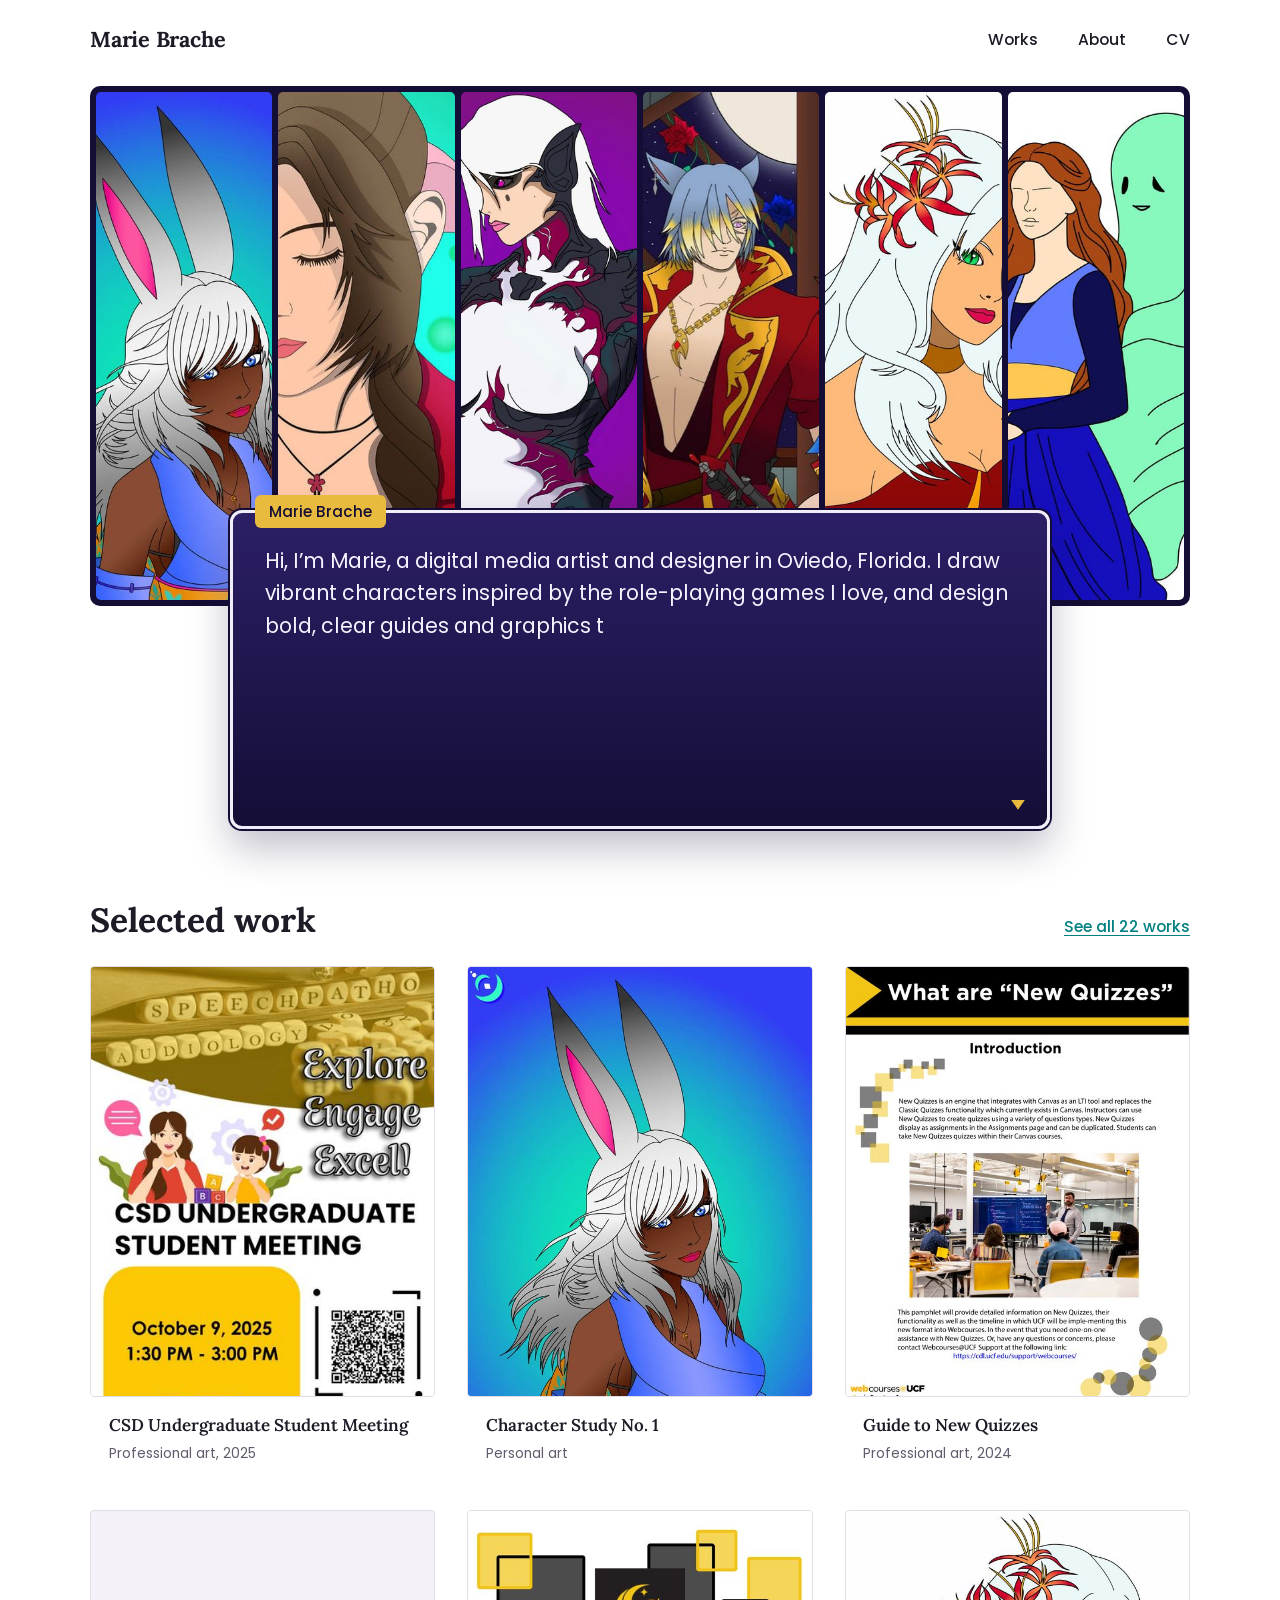
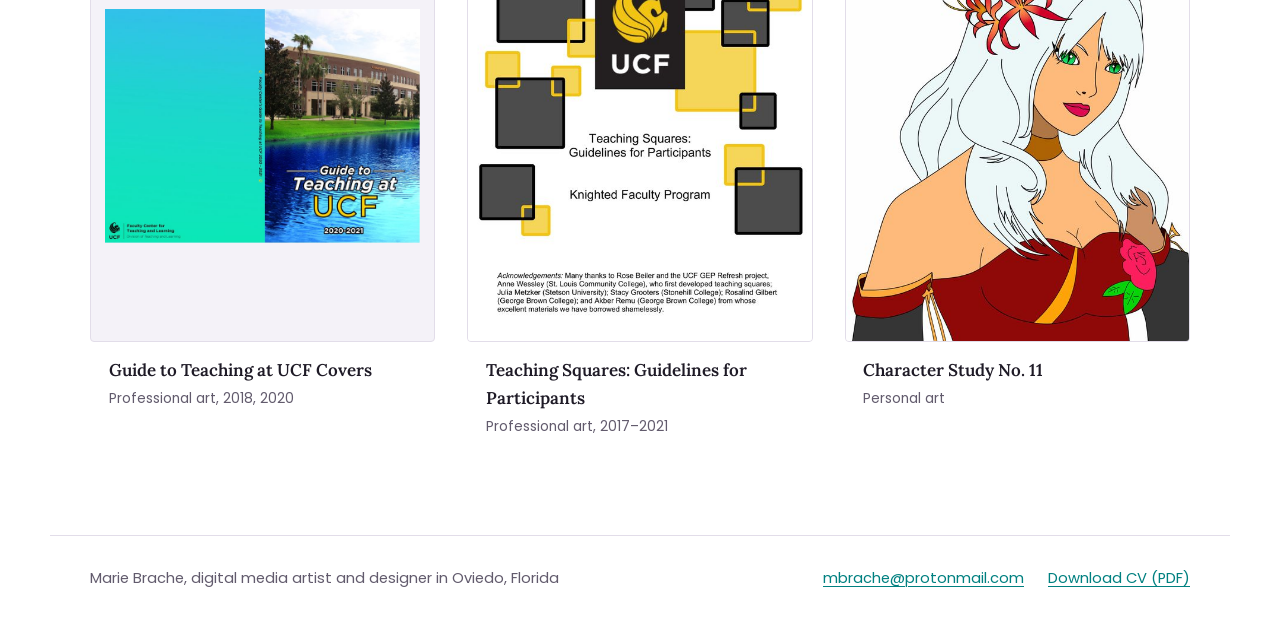
==== index.html @ 44de9c25 "Add files via upload" ====
<!doctype html>
<html lang="en">
<head>
<meta charset="utf-8">
<meta name="viewport" content="width=device-width, initial-scale=1">
<title>Marie Brache | Digital media artist and designer</title>
<meta name="description" content="Portfolio of Marie Brache, a digital media artist and designer in Oviedo, Florida: professional art and personal character illustration.">
<meta name="author" content="Marie Brache">
<link rel="icon" href="data:image/svg+xml,%3Csvg xmlns='http://www.w3.org/2000/svg' viewBox='0 0 32 32'%3E%3Crect width='32' height='32' rx='7' fill='%23008080'/%3E%3Cpath d='M11 8l13 8-13 8z' fill='%23e8bb3f'/%3E%3C/svg%3E">
<link rel="stylesheet" href="assets/css/style.css">
</head>
<body>
<a class="skip" href="#main">Skip to content</a>
<header class="site-header">
  <a class="wordmark" href="index.html">Marie Brache</a>
  <nav class="menu" aria-label="Main">
    <a class="cursor-item" href="works.html">Works</a>
    <a class="cursor-item" href="about.html">About</a>
    <a class="cursor-item" href="cv.html">CV</a>
  </nav>
</header>
<main id="main">
<section class="hero" aria-label="Introduction">
  <div class="party" aria-hidden="true"><img src="assets/img/thumbs/character-study-01.jpg" alt=""><img src="assets/img/thumbs/character-study-02.jpg" alt=""><img src="assets/img/thumbs/character-study-04.jpg" alt=""><img src="assets/img/thumbs/character-study-05.jpg" alt=""><img src="assets/img/thumbs/character-study-11.jpg" alt=""><img src="assets/img/thumbs/character-study-10.jpg" alt=""></div>
  <div class="dialogue">
    <h1 class="speaker">Marie Brache</h1>
    <p class="line">Hi, I’m Marie, a digital media artist and designer in Oviedo, Florida. I draw vibrant characters inspired by the role-playing games I love, and design bold, clear guides and graphics that make technology easier to understand.</p>
    <ul class="choices">
      <li><a class="cursor-item" href="works.html">See my work</a></li>
      <li><a class="cursor-item" href="about.html">Read my bio</a></li>
      <li><a class="cursor-item" href="cv.html">View my CV</a></li>
    </ul>
    <span class="more" aria-hidden="true"></span>
  </div>
</section>
<section class="section" aria-labelledby="sel">
  <div class="section-head">
    <h2 id="sel">Selected work</h2>
    <a href="works.html">See all <span data-total>22</span> works</a>
  </div>
  <div class="grid featured" data-featured></div>
</section>
</main>
<footer class="site-footer">
  <p>Marie Brache, digital media artist and designer in Oviedo, Florida</p>
  <nav aria-label="Contact">
    <a href="mailto:mbrache@protonmail.com">mbrache@protonmail.com</a>
    <a href="Marie_Brache_CV.pdf">Download CV (PDF)</a>
  </nav>
</footer>
<script src="assets/js/works-data.js"></script>
<script src="assets/js/site.js"></script>
</body>
</html>
---- assets/css/style.css ----
/* Marie Brache — portfolio styles */

@font-face { font-family: "Lora"; src: url(../fonts/Lora-400.woff) format("woff"); font-weight: 400; font-style: normal; font-display: swap; }
@font-face { font-family: "Lora"; src: url(../fonts/Lora-600.woff) format("woff"); font-weight: 600; font-style: normal; font-display: swap; }
@font-face { font-family: "Lora"; src: url(../fonts/Lora-700.woff) format("woff"); font-weight: 700; font-style: normal; font-display: swap; }
@font-face { font-family: "Lora"; src: url(../fonts/Lora-Italic-400.woff) format("woff"); font-weight: 400; font-style: italic; font-display: swap; }
@font-face { font-family: "Lora"; src: url(../fonts/Lora-Italic-600.woff) format("woff"); font-weight: 600; font-style: italic; font-display: swap; }
@font-face { font-family: "Poppins"; src: url(../fonts/Poppins-Regular.woff) format("woff"); font-weight: 400; font-display: swap; }
@font-face { font-family: "Poppins"; src: url(../fonts/Poppins-Medium.woff) format("woff"); font-weight: 500; font-display: swap; }

:root {
  --paper: #ffffff;
  --wash: #f4f2f8;
  --ink: #1e1a26;
  --muted: #625b6d;
  --line: #e2dde9;
  --violet: #008080;  /* teal accent, matching the CV role line */
  --teal-ink: #006666;
  --night-1: #2c1f66;
  --night-2: #140e36;
  --gold: #e8bb3f;
  --serif: "Lora", Georgia, serif;
  --sans: "Poppins", "Segoe UI", system-ui, sans-serif;
  --wrap: 1180px;
  --gutter: clamp(16px, 4vw, 40px);
}

* { box-sizing: border-box; }
html { -webkit-text-size-adjust: 100%; }
body {
  margin: 0;
  background: var(--paper);
  color: var(--ink);
  font-family: var(--serif);
  font-size: 1.0625rem;
  line-height: 1.65;
}
img { max-width: 100%; height: auto; display: block; }
a { color: var(--violet); text-underline-offset: 0.18em; text-decoration-thickness: 1px; }
a:hover { text-decoration-thickness: 2px; }
:focus-visible { outline: 3px solid var(--gold); outline-offset: 3px; border-radius: 2px; }
h1, h2, h3 { font-family: var(--serif); font-weight: 700; line-height: 1.15; margin: 0; color: var(--ink); }
p { margin: 0 0 1em; }

.wrap { max-width: var(--wrap); margin: 0 auto; padding: 0 var(--gutter); }
.skip { position: absolute; left: -9999px; top: 0; background: var(--ink); color: #fff; padding: 8px 14px; z-index: 10; }
.skip:focus { left: 8px; top: 8px; }

/* ---------- RPG menu cursor (the site's recurring mark) ---------- */
.cursor-item { position: relative; }
.cursor-item::before {
  content: "";
  position: absolute; left: -1.05em; top: 50%;
  width: 0.62em; height: 0.72em;
  transform: translateY(-50%);
  background: var(--gold);
  clip-path: polygon(0 0, 100% 50%, 0 100%);
  opacity: 0;
}
.cursor-item:hover::before,
.cursor-item:focus-visible::before,
.cursor-item[aria-current="page"]::before,
.cursor-item[aria-pressed="true"]::before { opacity: 1; }

/* ---------- header ---------- */
.site-header {
  display: flex; align-items: center; justify-content: space-between; gap: 24px;
  max-width: var(--wrap); margin: 0 auto; padding: 22px var(--gutter);
}
.wordmark {
  font-family: var(--serif); font-weight: 700; font-size: 1.35rem;
  color: var(--ink); text-decoration: none; letter-spacing: -0.01em;
}
.menu { display: flex; gap: clamp(22px, 4vw, 40px); font-family: var(--sans); font-weight: 500; font-size: 0.98rem; }
.menu a { color: var(--ink); text-decoration: none; padding: 4px 0; }
.menu a[aria-current="page"] { color: var(--teal-ink); }

/* ---------- home hero: party lineup + dialogue window ---------- */
.hero { max-width: var(--wrap); margin: 6px auto 0; padding: 0 var(--gutter); }
.party {
  display: grid; grid-template-columns: repeat(6, 1fr); gap: 6px;
  height: clamp(300px, 46vw, 520px);
  background: var(--night-2);
  padding: 6px; border-radius: 10px;
}
.party img { width: 100%; height: 100%; object-fit: cover; object-position: 50% 12%; border-radius: 5px; }
.dialogue {
  position: relative;
  width: min(820px, calc(100% - 2 * var(--gutter)));
  margin: -96px auto 0;
  padding: 26px 32px 24px;
  color: #f6f3ff;
  background: linear-gradient(180deg, var(--night-1), var(--night-2));
  border: 3px solid #f1edfb;
  border-radius: 12px;
  box-shadow: 0 0 0 2px var(--night-2), 0 18px 40px rgba(20, 14, 54, 0.28);
  font-family: var(--sans);
}
.dialogue .speaker {
  position: absolute; top: -18px; left: 22px; margin: 0; font-family: var(--sans);
  background: var(--gold); color: var(--night-2);
  font-weight: 500; font-size: 0.95rem; line-height: 1;
  padding: 9px 14px; border-radius: 6px;
}
.dialogue .line {
  font-family: var(--sans); font-weight: 400; color: #f6f3ff;
  font-size: clamp(1.05rem, 1.9vw, 1.28rem); line-height: 1.6; margin: 6px 0 18px;
}
.dialogue .line .ch { opacity: 0; }
.dialogue .line.done .ch { opacity: 1; }
.choices { list-style: none; margin: 0; padding: 0 0 0 1.4em; display: grid; gap: 6px; }
.choices a { color: #f6f3ff; text-decoration: none; font-weight: 500; display: inline-block; padding: 2px 0; }
.choices a:hover, .choices a:focus-visible { color: var(--gold); outline: none; }
.choices a:focus-visible { text-decoration: underline; }
/* like a game menu, the cursor rests on the first choice until you pick another */
.choices li:first-child .cursor-item::before { opacity: 1; }
.choices:hover li:first-child .cursor-item:not(:hover)::before,
.choices:focus-within li:first-child .cursor-item:not(:focus-visible)::before { opacity: 0; }
.dialogue .more {
  position: absolute; right: 22px; bottom: 16px;
  width: 14px; height: 10px; background: var(--gold);
  clip-path: polygon(0 0, 100% 0, 50% 100%);
  animation: nudge 1.1s ease-in-out infinite;
}
.js .choices { opacity: 0; transition: opacity .35s ease; }
.js .dialogue.ready .choices { opacity: 1; }
@keyframes nudge { 50% { transform: translateY(4px); } }

/* ---------- sections ---------- */
.section { max-width: var(--wrap); margin: 0 auto; padding: 72px var(--gutter) 0; }
.section-head { display: flex; align-items: baseline; justify-content: space-between; gap: 16px; margin-bottom: 26px; flex-wrap: wrap; }
.section-head h2 { font-size: clamp(1.6rem, 3vw, 2.1rem); }
.section-head a { font-family: var(--sans); font-weight: 500; font-size: 0.98rem; }

.page-title { max-width: var(--wrap); margin: 0 auto; padding: 40px var(--gutter) 0; }
.page-title h1 { font-size: clamp(2.3rem, 5.5vw, 3.6rem); letter-spacing: -0.015em; }
.page-title p { color: var(--muted); max-width: 62ch; margin-top: 12px; }

/* ---------- gallery ---------- */
.filters { display: flex; flex-wrap: wrap; gap: 8px 34px; padding-left: 1.1em; margin: 30px 0 30px; font-family: var(--sans); }
.filters button {
  font: inherit; font-weight: 500; font-size: 1rem; color: var(--muted);
  background: none; border: 0; padding: 4px 0; cursor: pointer;
}
.filters button[aria-pressed="true"] { color: var(--ink); }
.filters .count { color: var(--muted); font-weight: 400; }

.grid {
  display: grid; gap: 40px 28px;
  grid-template-columns: repeat(auto-fill, minmax(230px, 1fr));
}
.grid.featured { grid-template-columns: repeat(3, minmax(0, 1fr)); gap: 44px 32px; }
.card { display: block; text-decoration: none; color: inherit; }
.card .frame {
  aspect-ratio: 4 / 5; background: var(--wash); overflow: hidden;
  border: 1px solid var(--line); border-radius: 4px;
}
.card .frame img { width: 100%; height: 100%; object-fit: cover; object-position: 50% 0; transition: transform .4s ease; }
.card .frame.contain img { object-fit: contain; object-position: 50% 50%; padding: 14px; }
.card:hover .frame img { transform: scale(1.025); }
.card .cap { margin: 14px 0 0 1.1em; }
.card .title { font-weight: 600; line-height: 1.3; display: inline; }
.card:hover .title, .card:focus-visible .title { text-decoration: underline; text-decoration-thickness: 1px; text-underline-offset: 0.18em; }
.card .meta { display: block; font-family: var(--sans); font-size: 0.86rem; color: var(--muted); margin-top: 4px; }
.card:focus-visible { outline: none; }
.card:focus-visible .frame { outline: 3px solid var(--gold); outline-offset: 3px; }

/* ---------- single work ---------- */
.back { display: inline-block; font-family: var(--sans); font-weight: 500; font-size: 0.95rem; margin: 18px 0 0 1.1em; }
.work {
  display: grid; grid-template-columns: minmax(0, 1.45fr) minmax(0, 1fr);
  gap: clamp(28px, 4vw, 56px); align-items: start; margin-top: 22px;
}
.viewer .stage {
  background: var(--wash); border: 1px solid var(--line); border-radius: 6px;
  display: flex; align-items: center; justify-content: center;
  padding: clamp(12px, 2.5vw, 28px); min-height: 320px;
}
.viewer .stage img { max-height: 78vh; width: auto; box-shadow: 0 6px 22px rgba(30, 26, 38, 0.12); }
.thumbs { display: flex; flex-wrap: wrap; gap: 10px; margin-top: 14px; }
.thumbs button {
  padding: 0; border: 2px solid transparent; border-radius: 4px; background: var(--wash);
  width: 68px; height: 84px; cursor: pointer; overflow: hidden;
}
.thumbs button img { width: 100%; height: 100%; object-fit: cover; object-position: 50% 0; }
.thumbs button[aria-current="true"] { border-color: var(--violet); }
.info { position: sticky; top: 24px; }
.info .kind { font-family: var(--sans); font-size: 0.92rem; color: var(--muted); margin: 0 0 8px; }
.info h1 { font-size: clamp(1.9rem, 3.4vw, 2.6rem); letter-spacing: -0.01em; margin-bottom: 18px; }
.facts { margin: 26px 0 0; border-top: 1px solid var(--line); }
.facts div { display: grid; grid-template-columns: 7.2em 1fr; gap: 12px; padding: 11px 0; border-bottom: 1px solid var(--line); }
.facts dt { font-family: var(--sans); font-weight: 500; font-size: 0.92rem; color: var(--muted); padding-top: 2px; }
.facts dd { margin: 0; }
.pager {
  display: flex; justify-content: space-between; gap: 20px;
  margin-top: 64px; padding-top: 22px; border-top: 1px solid var(--line);
  font-family: var(--sans);
}
.pager a { text-decoration: none; color: var(--ink); max-width: 45%; }
.pager span { display: block; font-size: 0.86rem; color: var(--muted); }
.pager strong { font-family: var(--serif); font-weight: 600; font-size: 1.05rem; }
.pager a:hover strong { text-decoration: underline; }
.pager .next { text-align: right; margin-left: auto; }

/* ---------- about ---------- */
.about { display: grid; grid-template-columns: minmax(0, 300px) minmax(0, 1fr); gap: clamp(28px, 5vw, 64px); align-items: start; margin-top: 34px; }
.about .portrait img { border-radius: 8px; }
.about .bio { max-width: 64ch; font-size: 1.1rem; }
.about .bio p:first-child::first-line { font-weight: 600; }
.shortbio { margin-top: 40px; padding: 26px 28px; background: var(--wash); border-radius: 8px; max-width: 64ch; }
.shortbio h2 { font-size: 1.3rem; margin-bottom: 10px; }
.shortbio p { margin: 0; }
.contact-line { font-family: var(--sans); margin-top: 28px; }

/* ---------- CV ---------- */
.cv > * { max-width: 760px; }
.cv-actions { font-family: var(--sans); font-weight: 500; margin: 18px 0 0; }
/* section colors match the CV PDF; text stays dark so it's readable on screen */
.cv h2 {
  font-size: 1.55rem; margin: 54px 0 14px; padding-bottom: 8px;
  border-bottom: 3px solid var(--sec, var(--violet));
}
.cv h2.s-edu { --sec: #00aa00; }
.cv h2.s-pro, .cv h2.s-per { --sec: #00bfff; }
.cv h2.s-game { --sec: #00ff00; }
.cv h2.s-emp, .cv h2.s-teach, .cv h2.s-com { --sec: #ff00ff; }
.cv h2.s-skill { --sec: #800080; }
.cv-head { margin-top: 14px; }
.cv-head .role { font-family: var(--sans); font-weight: 500; color: #008080; font-size: 1.1rem; margin: 0 0 4px; }
.cv-head .contact { font-family: var(--sans); color: var(--muted); font-size: 0.95rem; margin: 0 0 16px; }
.cv-head .intro { margin: 0 0 14px; }
.cv ul.duties { margin: 8px 0 0; padding-left: 1.2em; }
.cv ul.duties li { margin-bottom: 4px; }
.cv .strip { display: flex; flex-wrap: wrap; gap: 7px; margin: 14px 0 0 1.4em; }
.cv .strip a { display: block; width: 58px; height: 74px; border: 1px solid var(--line); border-radius: 3px; overflow: hidden; background: var(--wash); }
.cv .strip img { width: 100%; height: 100%; object-fit: cover; object-position: 50% 0; }
.cv .strip a:focus-visible { outline: 3px solid var(--gold); outline-offset: 2px; }
.cv .yr { font-family: var(--sans); font-weight: 500; font-size: 0.98rem; margin: 20px 0 4px; }
.cv .entry { margin: 0 0 10px 1.4em; }
.cv .entry .org { color: var(--muted); }
.cv .entry em { font-style: italic; font-weight: 600; }
.cv .job p { margin: 8px 0 0; }
.cv dl.skills { display: grid; grid-template-columns: 12em 1fr; gap: 8px 18px; margin: 0 0 0 1.4em; }
.cv dl.skills dt { font-family: var(--sans); font-weight: 500; font-size: 0.98rem; }
.cv dl.skills dd { margin: 0; }

/* ---------- footer ---------- */
.site-footer {
  max-width: var(--wrap); margin: 96px auto 0; padding: 30px var(--gutter) 44px;
  border-top: 1px solid var(--line);
  display: flex; flex-wrap: wrap; justify-content: space-between; gap: 12px 30px;
  font-family: var(--sans); font-size: 0.92rem; color: var(--muted);
}
.site-footer p { margin: 0; }
.site-footer nav { display: flex; gap: 24px; flex-wrap: wrap; }

/* ---------- responsive ---------- */
@media (max-width: 900px) {
  .party { grid-template-columns: repeat(4, 1fr); }
  .party img:nth-child(n+5) { display: none; }
  .work { grid-template-columns: 1fr; }
  .info { position: static; }
  .about { grid-template-columns: 1fr; }
  .about .portrait { max-width: 260px; }
}
@media (max-width: 560px) {
  body { font-size: 1rem; }
  .site-header { padding-top: 16px; padding-bottom: 16px; }
  .wordmark { font-size: 1.15rem; }
  .menu { gap: 22px; font-size: 0.95rem; }
  .grid.featured { grid-template-columns: repeat(2, minmax(0, 1fr)); gap: 30px 16px; }
  .party { grid-template-columns: repeat(3, 1fr); height: 300px; }
  .party img:nth-child(n+4) { display: none; }
  .dialogue { width: 100%; margin-top: -54px; padding: 26px 20px 22px; }
  .grid { grid-template-columns: repeat(2, minmax(0, 1fr)); gap: 30px 16px; }
  .card .cap { margin-left: 0; }
  .card .title { font-size: 0.98rem; }
  .facts div { grid-template-columns: 6em 1fr; }
  .cv dl.skills { grid-template-columns: 1fr; gap: 2px; }
  .cv dl.skills dd { margin-bottom: 10px; }
  .pager a { max-width: 48%; }
}
@media (prefers-reduced-motion: reduce) {
  .dialogue .more { animation: none; }
  .card .frame img { transition: none; }
  .js .choices { transition: none; }
}
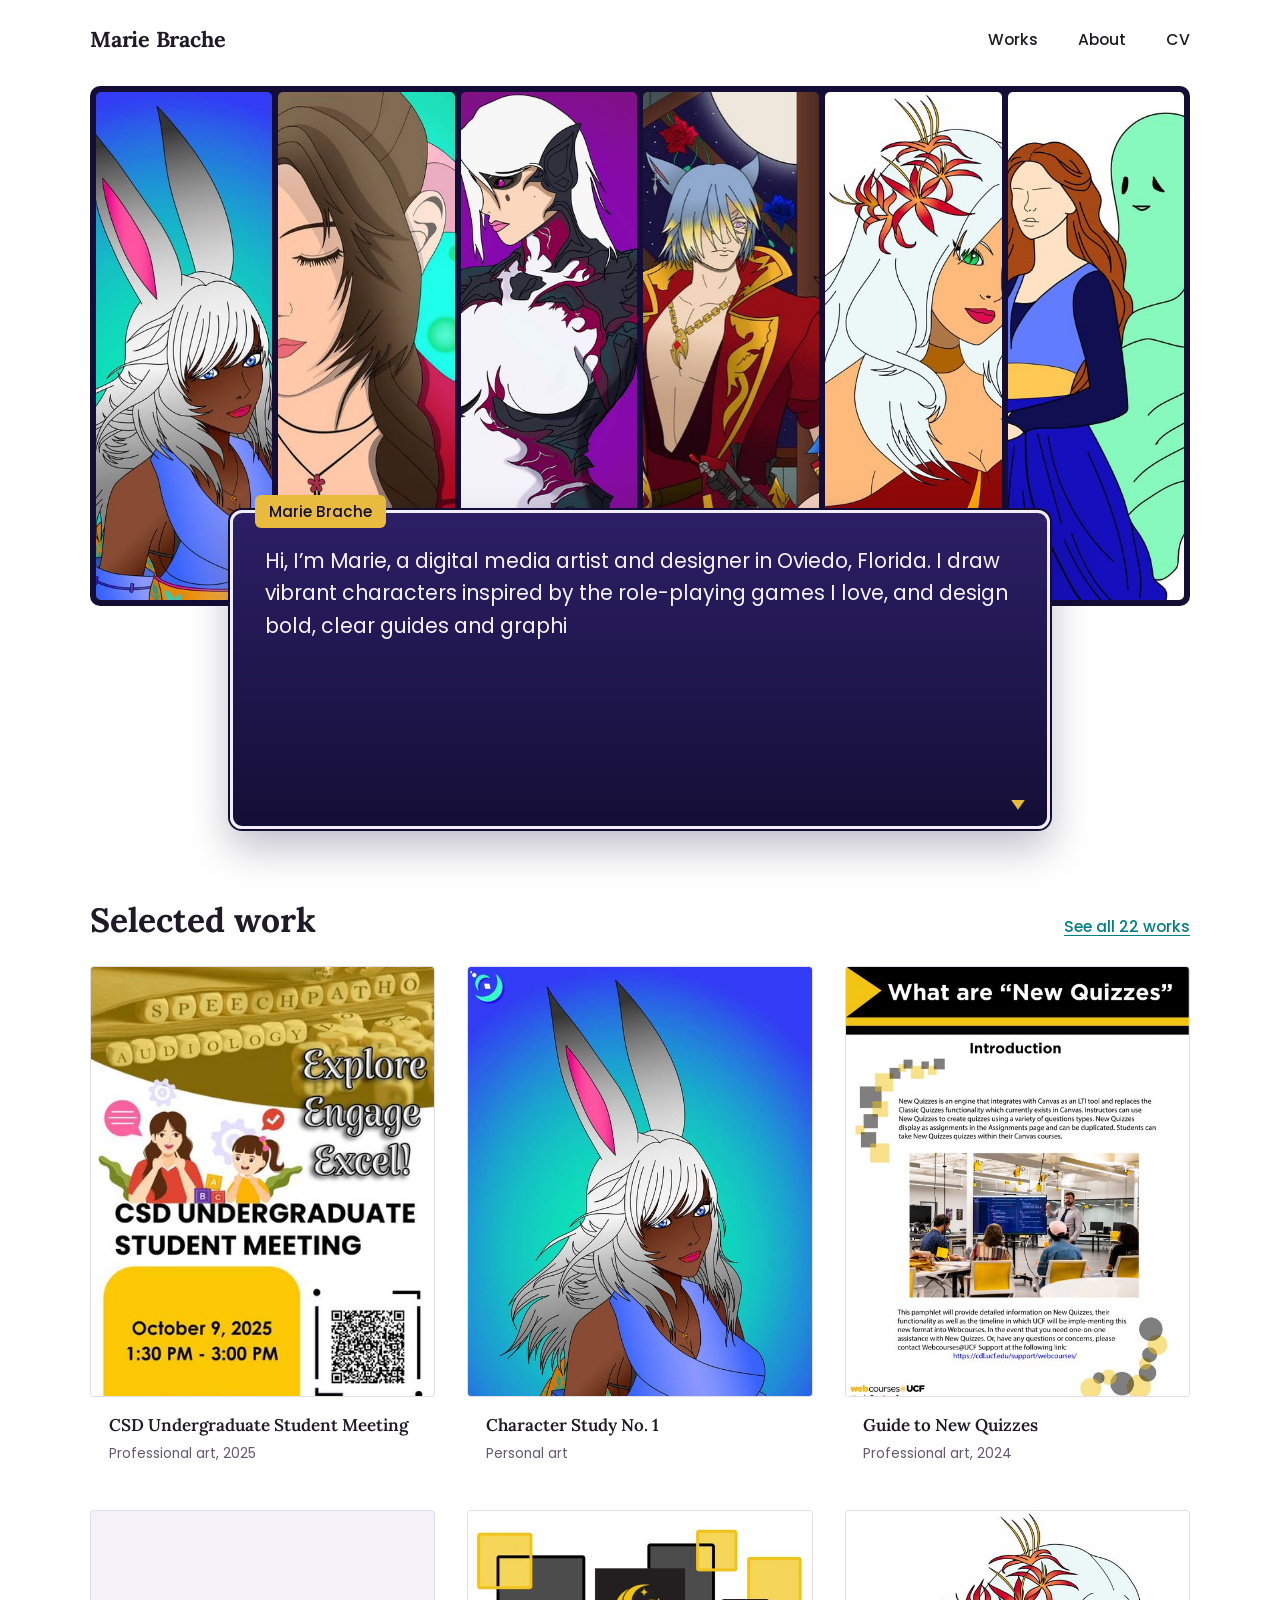
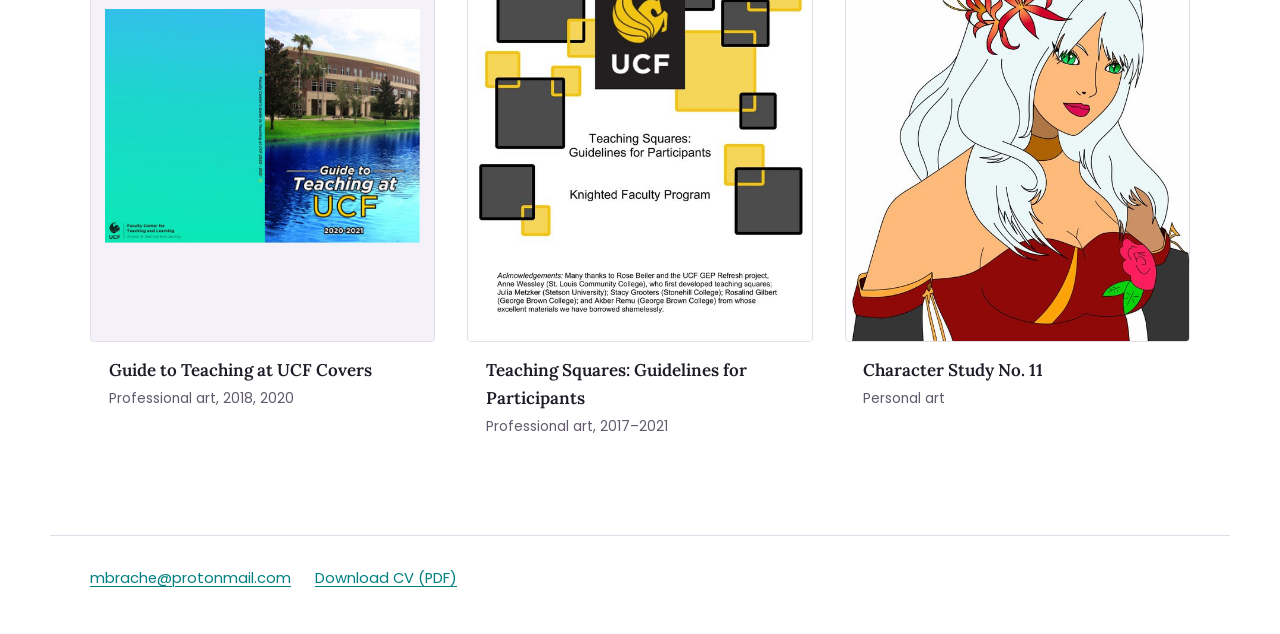
==== commit 72076447: "Remove artist description from footer Removed the artist description from the footer." ====
--- a/index.html
+++ b/index.html
@@ -42,7 +42,6 @@
 </section>
 </main>
 <footer class="site-footer">
-  <p>Marie Brache, digital media artist and designer in Oviedo, Florida</p>
   <nav aria-label="Contact">
     <a href="mailto:mbrache@protonmail.com">mbrache@protonmail.com</a>
     <a href="Marie_Brache_CV.pdf">Download CV (PDF)</a>
